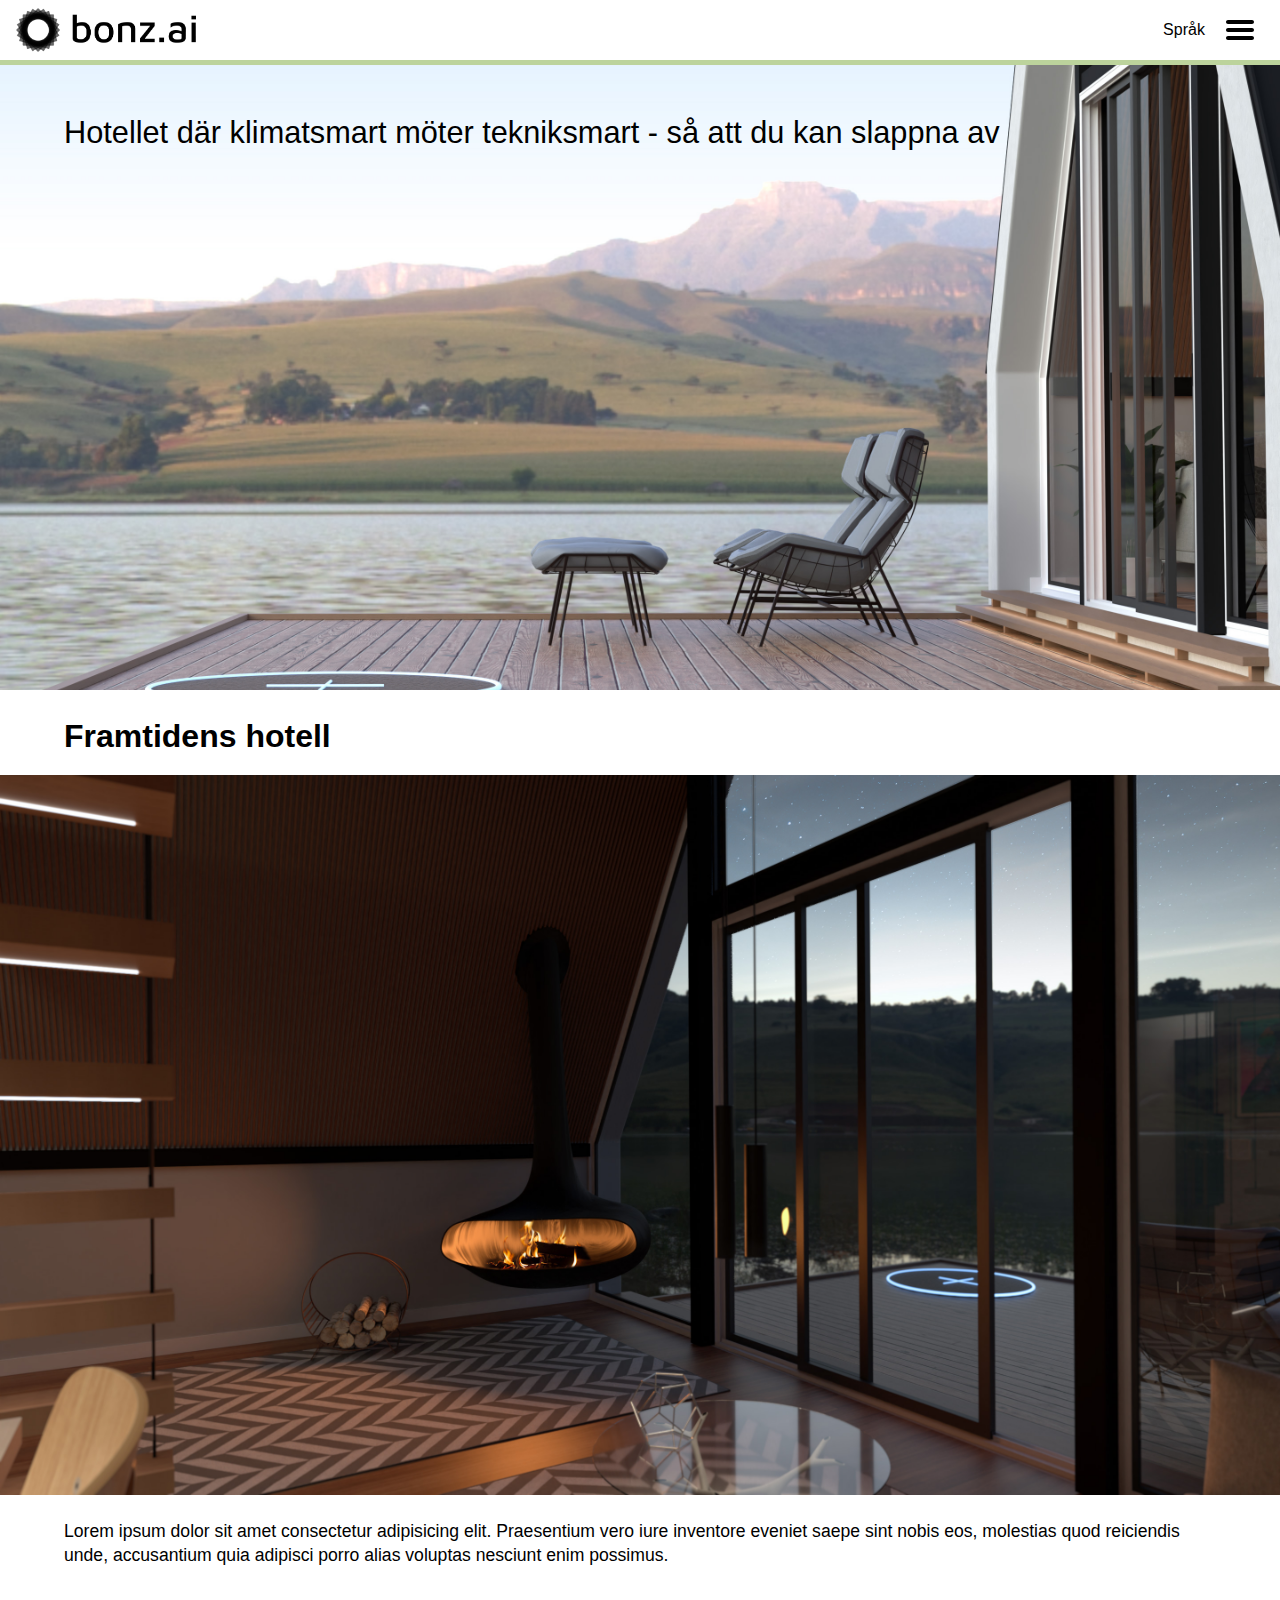
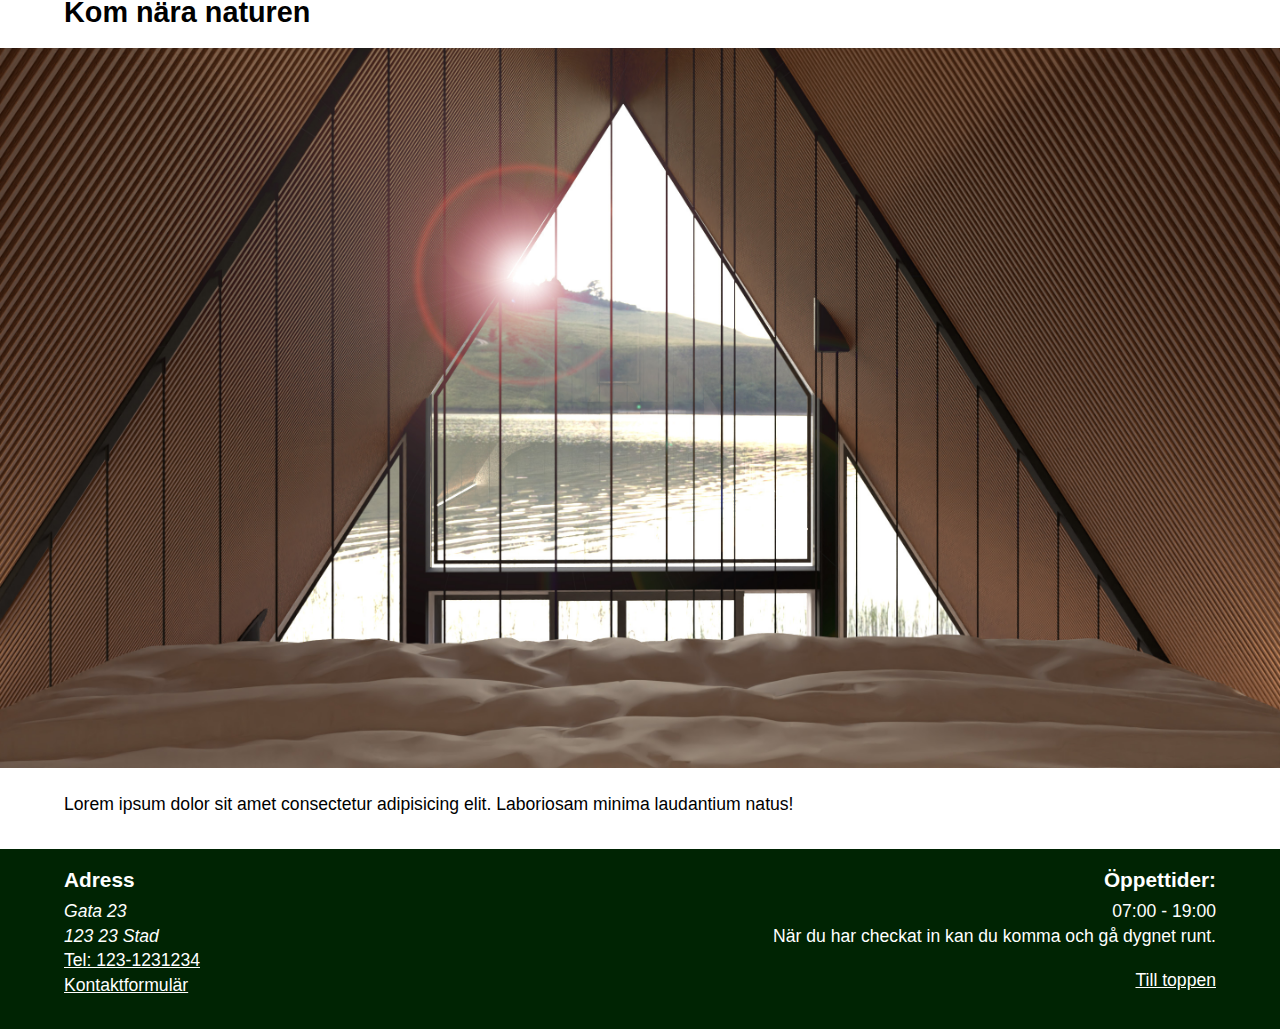
==== index.html @ e4edfcb5 "style about desktop view" ====
<!DOCTYPE html>
<html lang="sv">
  <head>
    <meta charset="UTF-8" />
    <meta name="viewport" content="width=device-width, initial-scale=1.0" />
    <title>Bonz.ai</title>
    <meta name="author" content="Oskar Blomberg" />
    <meta
      name="description"
      content="Bonz.ai är hotellet där klimatsmart möter tekniksmart för att du ska kunna slappna av på riktigt. Vi erbjuder ett hållbart boende kombinerat med genomtänkta ai-lösningar för att göra din vistelse så smidig som möjligt."
    />
    <link rel="stylesheet" href="style.css" />
    <link
      rel="shortcut icon"
      href="images/logo/bonz.ai-logo-color-symbol-580-580.png"
      type="image/x-icon"
    />
    <script type="module" src="script.js"></script>
  </head>

  <body class="body">
    <header class="header">
      <figure class="figure header__logo">
        <a href="/">
          <!-- Höjd och bredd anges i html enligt best practice för bilder (mdn, w3schools) för att undvika cumulative layout shift -->
          <img
            class="img--mh"
            src="images/logo/bonz.ai-logo-black-landscape-1162x280.png"
            alt="bonz.ai logo"
            width="1164"
            height="280"
          />
        </a>
      </figure>
      <div class="lr-container">
        <!-- Button-element får inte innehålla nav, därav div -->
        <div class="header__button header__button--lang" tabindex="0">
          Språk
          <nav class="header__nav header__nav__lang">
            <ul class="header__nav__list">
              <li class="header__nav__list__item">
                <a class="header__nav__list__item__link" href="#">Svenska</a>
              </li>
              <li class="header__nav__list__item">
                <a class="header__nav__list__item__link" href="#">English</a>
              </li>
              <li class="header__nav__list__item">
                <a class="header__nav__list__item__link" href="#">Deutsch</a>
              </li>
            </ul>
          </nav>
        </div>

        <div class="header__button" tabindex="0">
          <img
            src="images/Hamburger_icon.svg"
            alt="menu"
            width="32"
            height="32"
          />
          <nav class="header__nav header__nav__menu">
            <ul class="header__nav__list">
              <li class="header__nav__list__item">
                <a class="header__nav__list__item__link" href="booking.html"
                  >Boka rum</a
                >
              </li>
              <li class="header__nav__list__item">
                <a class="header__nav__list__item__link" href="about.html"
                  >Om oss</a
                >
              </li>
              <li class="header__nav__list__item">
                <a
                  class="header__nav__list__item__link"
                  href="contact-form.html"
                  >Kontaktformulär</a
                >
              </li>
            </ul>
          </nav>
        </div>
      </div>
    </header>

    <main class="main landing">
      <figure class="hero">
        <img
          class="hero__img"
          src="images/photos-2880x1620/09-day.jpg"
          alt="Bergsvy med sjö i förgrunden"
          width="2880"
          height="1620"
        />
        <figcaption class="hero__caption--on-picture">
          Hotellet där klimatsmart <span class="nowrap">möter tekniksmart</span>
          <span class="nowrap">- så att du kan slappna av</span>
        </figcaption>
      </figure>

      <section class="main__section landing__intro-text">
        <h1 class="main__section__header">Framtidens hotell</h1>
        <figure class="landing__picture-carousel">
          <img
            class="img--mw landing__picture-carousel__img"
            src="images/photos-2880x1620/02-night.jpg"
            alt="cozy room with open fire"
            width="2280"
            height="1620"
          />
        </figure>
        <p class="main__section__text">
          Lorem ipsum dolor sit amet consectetur adipisicing elit. Praesentium
          vero iure inventore eveniet saepe sint nobis eos, molestias quod
          reiciendis unde, accusantium quia adipisci porro alias voluptas
          nesciunt enim possimus.
        </p>
      </section>

      <section class="main__section landing__surroundings">
        <h2 class="main__section__header">Kom nära naturen</h2>
        <figure class="landing__picture-carousel">
          <img
            class="img--mw"
            src="images/photos-2880x1620/03-day.jpg"
            alt="utsikt från rummet"
            width="2880"
            height="1620"
            loading="lazy"
          />
        </figure>
        <p class="main__section__text">
          Lorem ipsum dolor sit amet consectetur adipisicing elit. Laboriosam
          minima laudantium natus!
        </p>
      </section>
    </main>

    <footer class="footer">
      <section class="footer__contact">
        <h3>Adress</h3>
        <address>
          Gata 23
          <br />
          123 23 Stad
        </address>
        <a class="footer__link" href="tel:1231231234">Tel: 123-1231234</a>
        <a class="footer__link" href="/contact-form.html">Kontaktformulär</a>
      </section>
      <section class="footer__opening-hours">
        <h3>Öppettider:</h3>
        <time datetime="07:00">07:00</time> -
        <time datetime="19:00">19:00</time>
        <p>När du har checkat in kan du komma och gå dygnet runt.</p>
      </section>

      <a class="footer__link footer__link--to-top" href="#">Till toppen</a>
    </footer>
  </body>
</html>
---- style.css ----
*,
*::before,
*::after {
  box-sizing: border-box;
  margin: 0;
  padding: 0;
}

.nowrap {
  white-space: nowrap;
}

.offscreen {
  /* Rekommenderad metod för sånt som bara ska läsas av skärmläsare enligt https://www.accessibility-developer-guide.com/ med flera */
  position: absolute;
  left: -10000px;
}

.checkbox {
  /* Höjd och bredd inte 48px då även texten är klickbar tack vare label */
  display: block;
  height: 32px;
  width: 32px;
  margin-bottom: 0.5em;
}

.lr-container {
  display: flex;
  align-items: center;
  justify-content: space-around;
}

/* GENERAL */

html {
  scroll-behavior: smooth;
}

img {
  display: block;
}

.img--mw {
  max-width: 100%;
  height: auto;
}

.img--mh {
  width: auto;
  max-height: 100%;
}

.body {
  font-family: Arial, Helvetica, sans-serif;
  font-size: 1.1rem;
  line-height: 1.4;
  min-height: 100vh;
  width: 100%;
  display: grid;
  /* TODO: ställ in detta när footer-innehållet är klart */
  grid-template-rows: 60px 1fr auto;
}

a:hover {
  cursor: pointer;
}

/* TEXT */

h1 {
  font-size: 2rem;
  margin-bottom: 0.3rem;
}

h2 {
  font-size: 1.8rem;
  margin-bottom: 0.3rem;
}

h3 {
  font-size: 1.3rem;
  margin-bottom: 0.3rem;
}

/* BUTTON, INPUT, TEXTAREA, SELECT */

input {
  font: inherit;
  font-size: 1rem;
  border-radius: 5px;
  padding: 0.1rem 0.5rem;
}

.button {
  background: radial-gradient(var(--LIGTH-BLUE), var(--DARK-BLUE));
  color: white;
  font: inherit;
  text-shadow: 1px 1px var(--DARK-BLUE);
  font-weight: bold;
  height: 48px;
  min-width: 8rem;
  max-width: 12rem;
  padding: 0 0.8rem;
  border: none;
  border-radius: 5px;
}

/* VARIABLES */

:root {
  --DARK-GREEN: #002403;
  --DARK-BLUE: #14264d;
  --LIGHT-GREEN: #bcd39c;
  --LIGTH-BLUE: #0c8ce9;
  --LOGO-TURQUOISE: #55eabe;
}

/* HEADER */

.header {
  padding: 8px 1rem;
  position: sticky;
  top: 0;
  z-index: 1;
  height: 60px;
  background: white;
  outline: 5px solid var(--LIGHT-GREEN);
  display: flex;
  align-items: center;
  justify-content: space-between;
}

.header__logo {
  height: 100%;
}

.header__button {
  width: 48px;
  height: 48px;
  margin-left: 0.5rem;
  display: grid;
  place-items: center;
}

.header__button--lang {
  font-size: 1rem;
}

.header__nav {
  width: 15rem;
  background-color: white;
  display: none;
  position: absolute;
  top: 54px;
  transform-origin: top right;
  animation: showMenu 0.35s ease-out forwards;
}

:is(.header__button:hover, .header__button:focus-within) .header__nav {
  display: block;
}

.header__nav__lang {
  right: 56px;
}

.header__nav__menu {
  right: 0;
}

.header__nav__list {
  list-style: none;
  display: flex;
  flex-flow: column nowrap;
}

.header__nav__list__item {
  border: 1px solid var(--LIGHT-GREEN);
  border-top: unset;
  width: 100%;
}

.header__nav__list__item:first-of-type {
  border-radius: 5px 0 0 0;
}

.header__nav__list__item:last-of-type {
  border-radius: 0 0 5px 5px;
}

.header__nav__list__item__link {
  color: var(--DARK-GREEN);
  font-size: 1.5rem;
  text-decoration: none;
  display: block;
  text-align: center;
  margin: auto;
  padding: 0.5rem;
  width: 80%;
  height: 100%;
}

:is(.header__nav__list__item:hover, .header__nav__list__item:focus-within)
  .header__nav__list__item__link {
  width: 100%;
  font-size: 1.7rem;
  font-weight: bold;
}

/* MAIN */

.main__section {
  width: 100%;
}

.main__section__header,
.main__section__text {
  /* Procent på bredden för att inte få overflow om användaren ställer in större textstorlek i webbläsarens inställningar. Funkar tyvärr inte med "very large" */
  margin: 1.5rem 5% 1rem;
}

/* LANDING */

.hero {
  max-width: 100%;
  height: 70vh;
}

.hero__img {
  height: 100%;
  width: 100%;
  object-fit: cover;
  object-position: 55% 80%;
}

.hero__caption--on-picture {
  position: absolute;
  top: 12%;
  left: 5%;
  margin-right: 10%;
  font-size: clamp(1.5rem, 2.4vw, 2rem);
  line-height: 1.6;
}

.landing__picture-carousel {
  width: 100%;
}

@media screen and (min-width: 577px) {
}

/* CONTACT */

.contact {
  display: flex;
  flex-direction: column;
  justify-content: space-evenly;
  align-items: center;
}

.contact__form {
  padding: 1rem 5%;
  display: grid;
  grid-template-columns: 1fr 1fr;
  gap: 0.1rem;
}

.contact__form__label {
  display: block;
  margin: 0.4rem 0 0;
  grid-column: 1 / 2;
  grid-row: span 1;
}

.contact__form__input {
  width: 100%;
  padding: 0 0.3rem;
  line-height: 1.6rem;
  grid-column: span 2;
}

.contact__form__buttons {
  margin-top: 1rem;
  display: flex;
  justify-content: center;
  gap: 1rem;
}

/* BOOKING */

.booking__section {
  margin: 1.5rem 5% 1rem;
}

.booking-form {
  display: grid;
  grid-template-columns: 1fr 1fr;
  grid-auto-rows: auto;
  gap: 1rem;
}

.booking-form__container {
  grid-column: span 2;
  display: grid;
  gap: 0.5rem;
}

.booking-form__container--beds {
  display: unset;
}

.booking-form__container__input {
  max-width: 335px;
}

.booking-form__container__input--beds {
  margin-left: 0.5rem;
}

.booking-form__container--beds__clarification {
  margin-top: 1rem;
}

.booking__container--include-booked {
  grid-column: span 2;
  display: flex;
  align-items: center;
  gap: 0.8rem;
}

/* ROOMS */

.rooms {
  margin: 1rem 5%;
}

.rooms__heading {
  margin: 0.5rem;
}

.room {
  padding: 1rem;
  border-radius: 5px;
  box-shadow: -1px 1px 4px grey;
  display: grid;
  grid-template-columns: 2fr 1fr;
  grid-template-rows: repeat(auto);
  grid-template-areas:
    "pic pic"
    "inf inf"
    "btn btn"
    "usp usp"
    "esp esp";
  gap: 1rem 0.4rem;
}

.room__figure {
  grid-area: pic;
}

.room__text {
  grid-area: inf;
}

.room__amenities {
  grid-area: usp;
  display: grid;
  grid-template-columns: 1fr 1fr;
  grid-auto-columns: auto;
  list-style-position: inside;
}

.room__amenities--more {
  grid-area: esp;
  list-style-position: inside;
}

.room__booking-button {
  grid-area: btn;
}

.room__amenities__header {
  list-style-type: none;
  font-weight: bold;
}

/* Css för kalendrar som kan stoppas in slutet av rumsartiklarna för att visa lediga datum */
/* .room__calendar {
  max-width: 90%;
  background-color: black;
  border: 1px solid black;
  border-radius: 5px;
  display: table;
  table-layout: fixed;
  overflow: hidden;
}

.room__calendar__heading {
  width: 100%;
  background-color: white;
  text-align: center;
}

.room__calendar__week {
  background-color: black;
  display: grid;
  grid-template-columns: repeat(7, 1fr);
  gap: 1px;
}

.room__calendar__week__day {
  background-color: var(--LIGHT-GREEN);
  display: grid;
  place-content: center;
}

.room__calendar__dates {
  background-color: black;
  display: grid;
  grid-auto-flow: row;
  gap: 1px;
}

.room__calendar__dates__rows {
  background-color: black;
  display: grid;
  grid-template-columns: repeat(7, 1fr);
  gap: 1px;
}

.room__calendar__dates__rows__date {
  padding: 0.2rem;
  background-color: white;
  display: grid;
  place-content: center;
} */

/* FOOTER */

.footer {
  min-height: 9rem;
  margin-top: 1rem;
  padding: 1rem 5% 2rem;
  color: white;
  background-color: var(--DARK-GREEN);
  width: 100%;

  display: grid;
  gap: 1rem 3rem;
  grid-template-areas:
    "cont time"
    "cont link";
}

.footer__contact {
  grid-area: cont;
}

.footer__opening-hours {
  grid-area: time;
  text-align: right;
  text-wrap: balance;
}

.footer__link {
  color: white;
  display: block;
}

.footer__link--to-top {
  grid-area: link;
  text-align: right;
}

/* ANIMATION */

@keyframes showMenu {
  0% {
    transform: scale(0);
  }

  80% {
    transform: scale(105%, 120%);
  }

  100% {
    transform: scale(100%);
  }
}

/* MEDIA QUERIES */

@media (prefers-reduced-motion) {
  html {
    scroll-behavior: auto;
  }
}

@media screen and (min-width: 577px) {
  /* CONTACT */
  .contact__form {
    width: 90%;
    max-width: 1000px;
    gap: 0.5rem 1rem;
    grid-template-columns: repeat(4, auto);
    grid-template-areas:
      "header . . ."
      "namela . mailla ."
      "namein namein mailin mailin"
      "telela . . ."
      "telein . . ."
      "messla . . ."
      "messin messin messin messin "
      "btns btns btns btns";
  }

  .contact__form__header {
    grid-area: header;
  }

  .contact__form__input--name {
    grid-area: namein;
  }

  .contact__form__input--email {
    grid-area: mailin;
  }

  .contact__form__input--tel {
    grid-area: telein;
  }

  .contact__form__input--message {
    grid-area: messin;
  }

  .contact__form__label--name {
    grid-area: namela;
  }

  .contact__form__label--email {
    grid-area: mailla;
  }

  .contact__form__label--tel {
    grid-area: telela;
  }

  .contact__form__label--message {
    grid-area: messla;
  }

  .contact__form__buttons {
    grid-area: btns;
  }
}
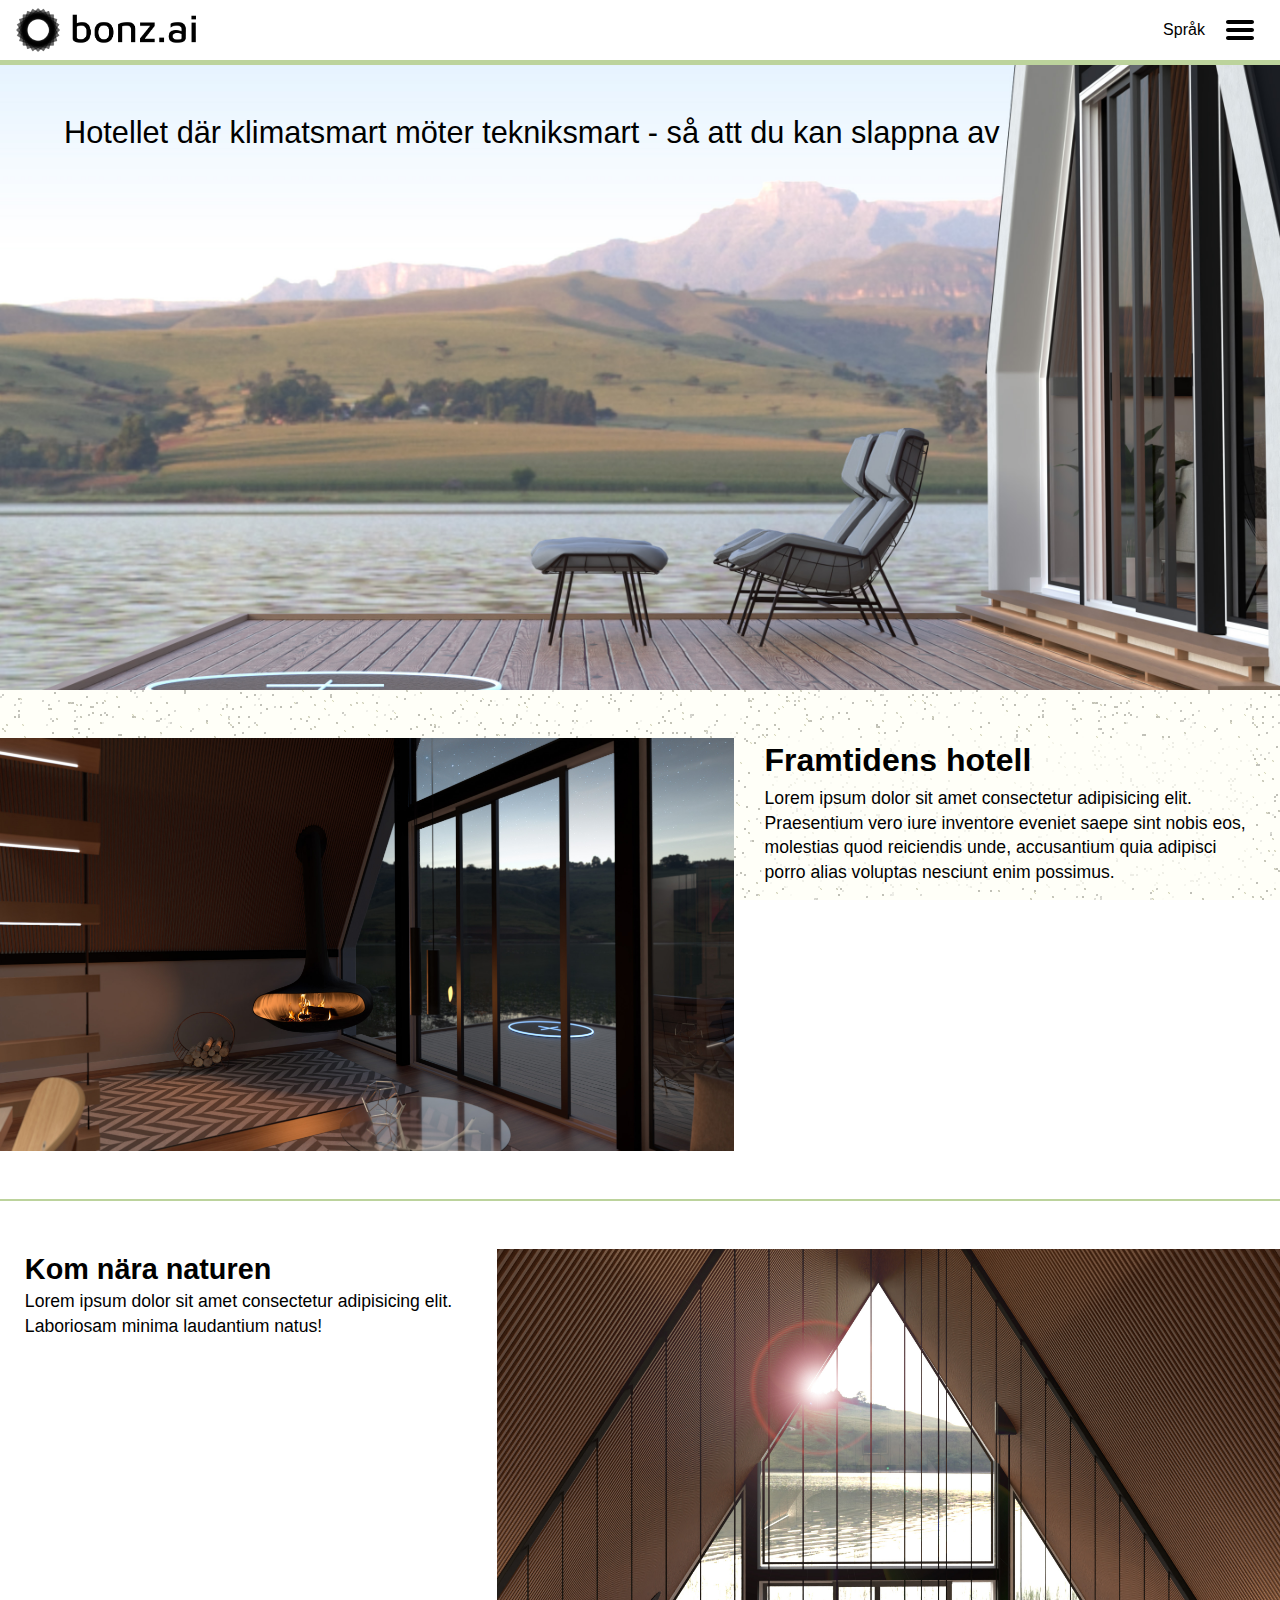
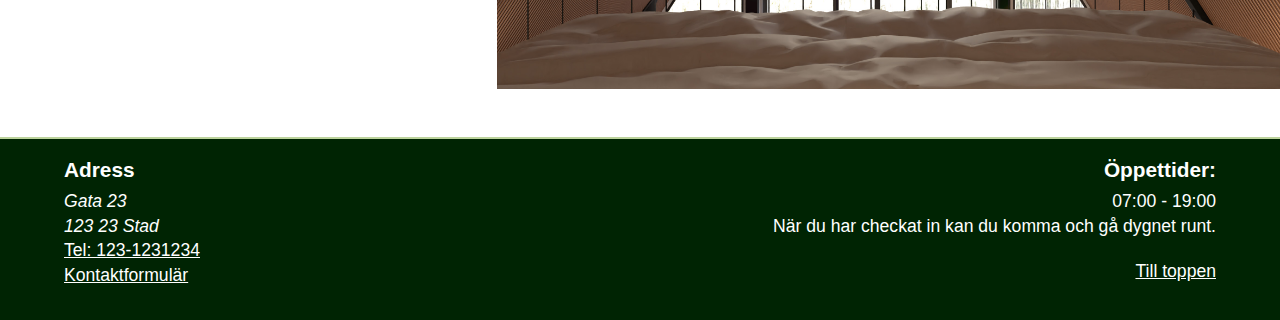
==== commit fdf94f14: "add backgrounds for desktop view" ====
--- a/index.html
+++ b/index.html
@@ -98,11 +98,11 @@
         </figcaption>
       </figure>
 
-      <section class="main__section landing__intro-text">
+      <section class="main__section main__section--pic-left">
         <h1 class="main__section__header">Framtidens hotell</h1>
-        <figure class="landing__picture-carousel">
+        <figure class="main__picture-container">
           <img
-            class="img--mw landing__picture-carousel__img"
+            class="img--mw main__picture-container__img"
             src="images/photos-2880x1620/02-night.jpg"
             alt="cozy room with open fire"
             width="2280"
@@ -117,11 +117,11 @@
         </p>
       </section>
 
-      <section class="main__section landing__surroundings">
+      <section class="main__section main__section--pic-right">
         <h2 class="main__section__header">Kom nära naturen</h2>
-        <figure class="landing__picture-carousel">
+        <figure class="main__picture-container">
           <img
-            class="img--mw"
+            class="img--mw main__picture-container__img"
             src="images/photos-2880x1620/03-day.jpg"
             alt="utsikt från rummet"
             width="2880"
--- a/style.css
+++ b/style.css
@@ -113,6 +113,8 @@
   --LIGHT-GREEN: #bcd39c;
   --LIGTH-BLUE: #0c8ce9;
   --LOGO-TURQUOISE: #55eabe;
+  --WARM-WHITE: #fffff8;
+  --WARM-WHITE-TRANS: #fffff8b7;
 }
 
 /* HEADER */
@@ -211,12 +213,24 @@
 
 .main__section {
   width: 100%;
+  padding-top: 0.5rem;
+  padding-bottom: 0.5rem;
+  border-bottom: 2px solid var(--LIGHT-GREEN);
 }
 
 .main__section__header,
 .main__section__text {
   /* Procent på bredden för att inte få overflow om användaren ställer in större textstorlek i webbläsarens inställningar. Funkar tyvärr inte med "very large" */
   margin: 1.5rem 5% 1rem;
+}
+
+.main__section--pic-left {
+  background: fixed repeat-y url(images/speckeled-pattern_576x819.png);
+}
+
+.main__section--pic-left :is(.main__section__header, .main__section__text) {
+  background-color: var(--WARM-WHITE-TRANS);
+  padding: 0 0.2rem 0.2rem;
 }
 
 /* LANDING */
@@ -242,11 +256,8 @@
   line-height: 1.6;
 }
 
-.landing__picture-carousel {
-  width: 100%;
-}
-
-@media screen and (min-width: 577px) {
+.main__picture-container {
+  width: 100%;
 }
 
 /* CONTACT */
@@ -439,7 +450,6 @@
 
 .footer {
   min-height: 9rem;
-  margin-top: 1rem;
   padding: 1rem 5% 2rem;
   color: white;
   background-color: var(--DARK-GREEN);
@@ -497,6 +507,46 @@
 }
 
 @media screen and (min-width: 577px) {
+  /* LANDING AND ABOUT */
+
+  .main__picture-container {
+    grid-area: pic;
+  }
+
+  .main__section {
+    padding-top: 3rem;
+    padding-bottom: 3rem;
+  }
+
+  .main__section__header {
+    grid-area: hea;
+    margin: 0 5%;
+  }
+
+  .main__section__text {
+    grid-area: tex;
+    margin-top: 0;
+  }
+
+  .main__section--pic-left {
+    background: fixed repeat-y url(images/speckeled-pattern_1920x1080.png);
+    display: grid;
+
+    grid-template-areas:
+      "pic pic hea"
+      "pic pic tex"
+      "pic pic .";
+  }
+
+  .main__section--pic-right {
+    display: grid;
+
+    grid-template-areas:
+      "hea pic pic"
+      "tex pic pic"
+      ". pic pic";
+  }
+
   /* CONTACT */
   .contact__form {
     width: 90%;
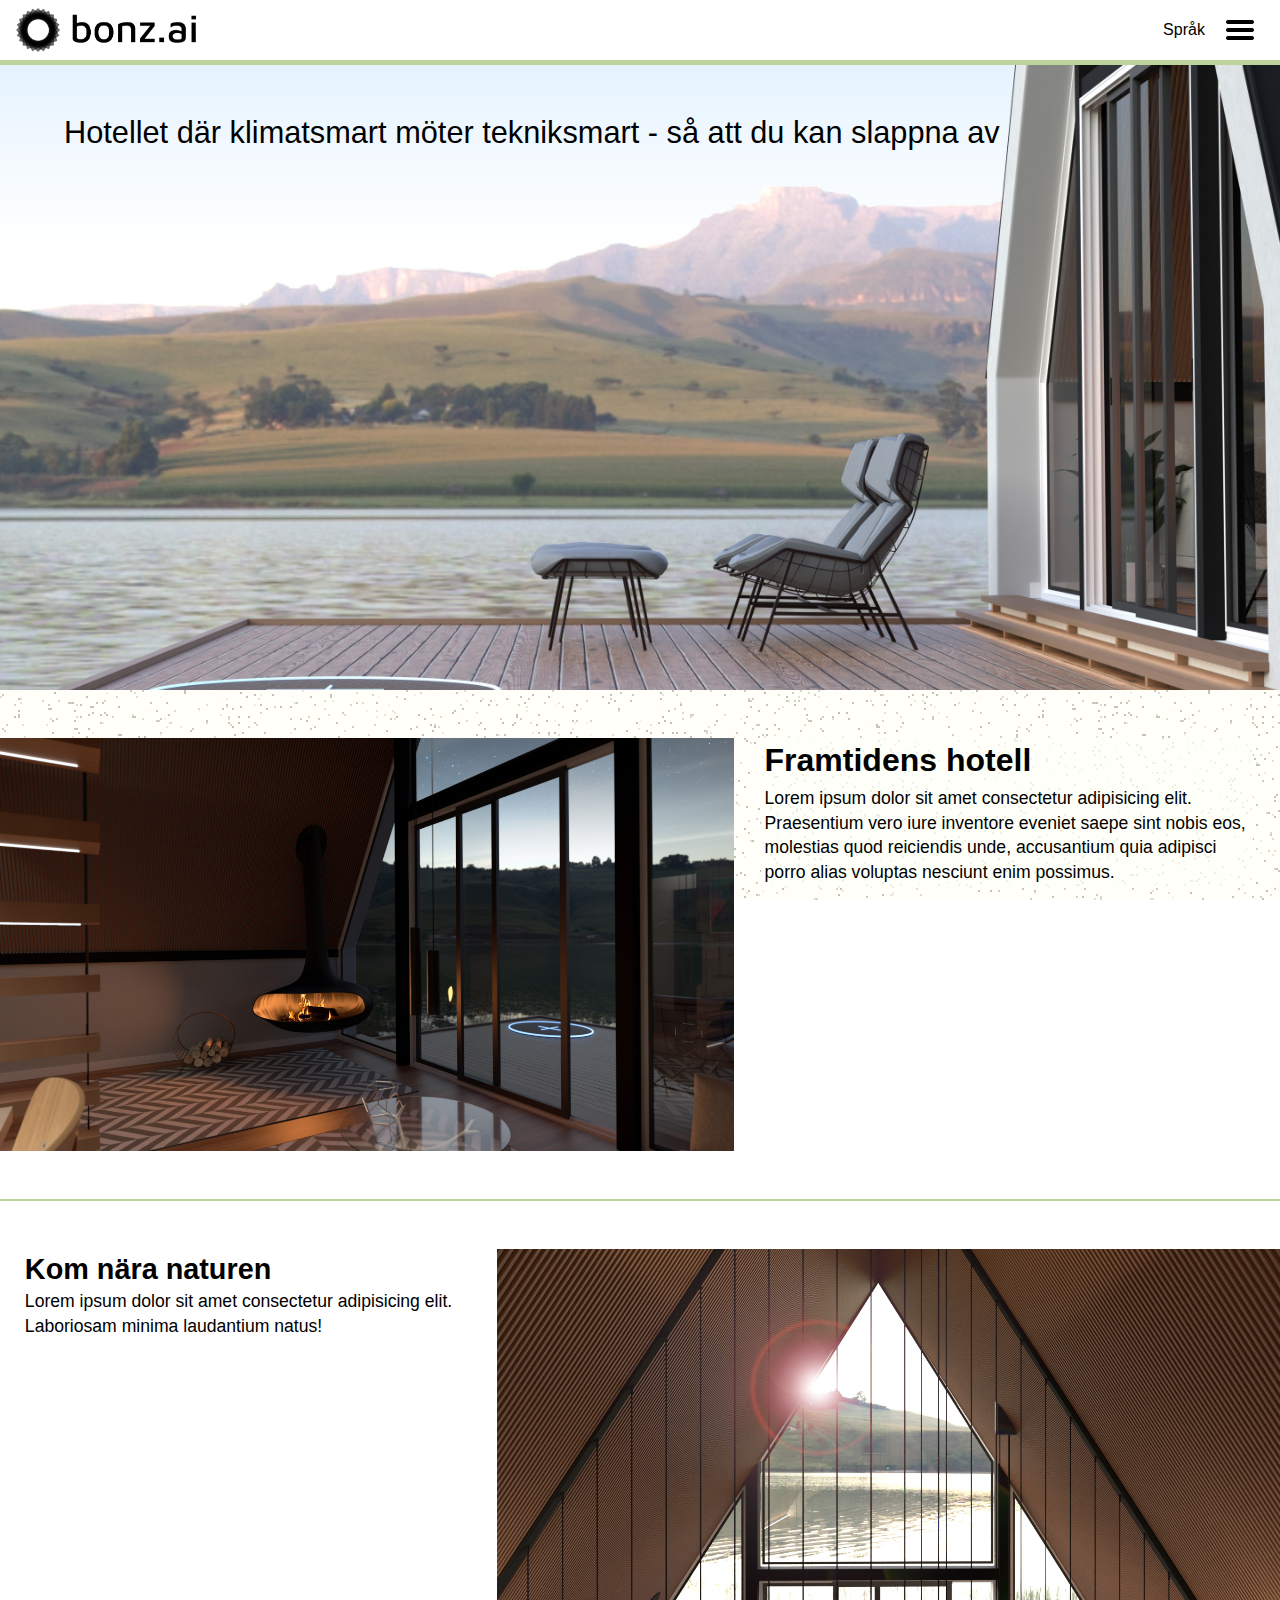
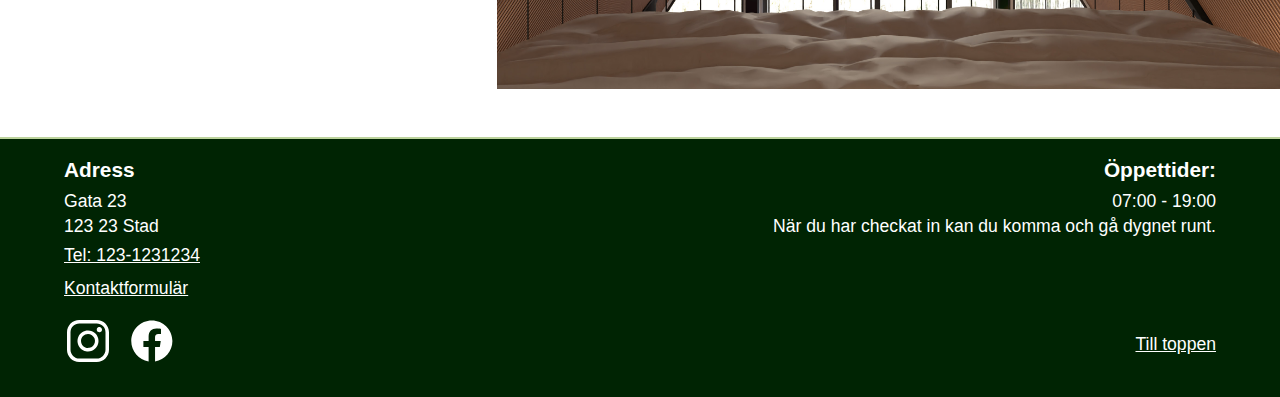
==== commit b6a991bc: "add icons and smaller backgrounds" ====
--- a/index.html
+++ b/index.html
@@ -53,7 +53,7 @@
 
         <div class="header__button" tabindex="0">
           <img
-            src="images/Hamburger_icon.svg"
+            src="images/Hamburger_icon_32x32.svg"
             alt="menu"
             width="32"
             height="32"
@@ -139,13 +139,29 @@
     <footer class="footer">
       <section class="footer__contact">
         <h3>Adress</h3>
-        <address>
+        <address class="address">
           Gata 23
           <br />
           123 23 Stad
         </address>
         <a class="footer__link" href="tel:1231231234">Tel: 123-1231234</a>
         <a class="footer__link" href="/contact-form.html">Kontaktformulär</a>
+        <div class="footer__social">
+          <a href="#"
+            ><img
+              src="images/logo-instagram_white_48x48.svg"
+              alt="Instaram logotyp"
+              width="48"
+              height="48"
+          /></a>
+          <a href="#"
+            ><img
+              src="images/logo-facebook_white_48x48.svg"
+              alt="Facebook logotyp"
+              width="48"
+              height="48"
+          /></a>
+        </div>
       </section>
       <section class="footer__opening-hours">
         <h3>Öppettider:</h3>
--- a/style.css
+++ b/style.css
@@ -225,7 +225,7 @@
 }
 
 .main__section--pic-left {
-  background: fixed repeat-y url(images/speckeled-pattern_576x819.png);
+  background: fixed repeat-y url(images/speckeled_576x576.jpg);
 }
 
 .main__section--pic-left :is(.main__section__header, .main__section__text) {
@@ -244,7 +244,7 @@
   height: 100%;
   width: 100%;
   object-fit: cover;
-  object-position: 55% 80%;
+  object-position: 55% 75%;
 }
 
 .hero__caption--on-picture {
@@ -347,6 +347,14 @@
 
 .rooms__heading {
   margin: 0.5rem;
+}
+
+.general_amenities {
+  margin: 0.5rem 0 1rem;
+  display: grid;
+  grid-template-columns: 1fr 1fr;
+  grid-auto-columns: auto;
+  list-style-position: inside;
 }
 
 .room {
@@ -449,7 +457,7 @@
 /* FOOTER */
 
 .footer {
-  min-height: 9rem;
+  min-height: calc(10rem + 48px);
   padding: 1rem 5% 2rem;
   color: white;
   background-color: var(--DARK-GREEN);
@@ -466,6 +474,17 @@
   grid-area: cont;
 }
 
+.address {
+  font-style: normal;
+  margin-bottom: 0.3rem;
+}
+
+.footer__social {
+  margin-top: 1rem;
+  display: flex;
+  gap: 1rem;
+}
+
 .footer__opening-hours {
   grid-area: time;
   text-align: right;
@@ -475,11 +494,13 @@
 .footer__link {
   color: white;
   display: block;
+  margin-bottom: 0.5rem;
 }
 
 .footer__link--to-top {
   grid-area: link;
-  text-align: right;
+  margin-top: auto;
+  text-align: end;
 }
 
 /* ANIMATION */
@@ -529,7 +550,6 @@
   }
 
   .main__section--pic-left {
-    background: fixed repeat-y url(images/speckeled-pattern_1920x1080.png);
     display: grid;
 
     grid-template-areas:
@@ -604,3 +624,9 @@
     grid-area: btns;
   }
 }
+
+@media only screen and (min-device-width: 577px) {
+  .main__section--pic-left {
+    background: fixed repeat url(images/speckeled_1920x1080.jpg);
+  }
+}
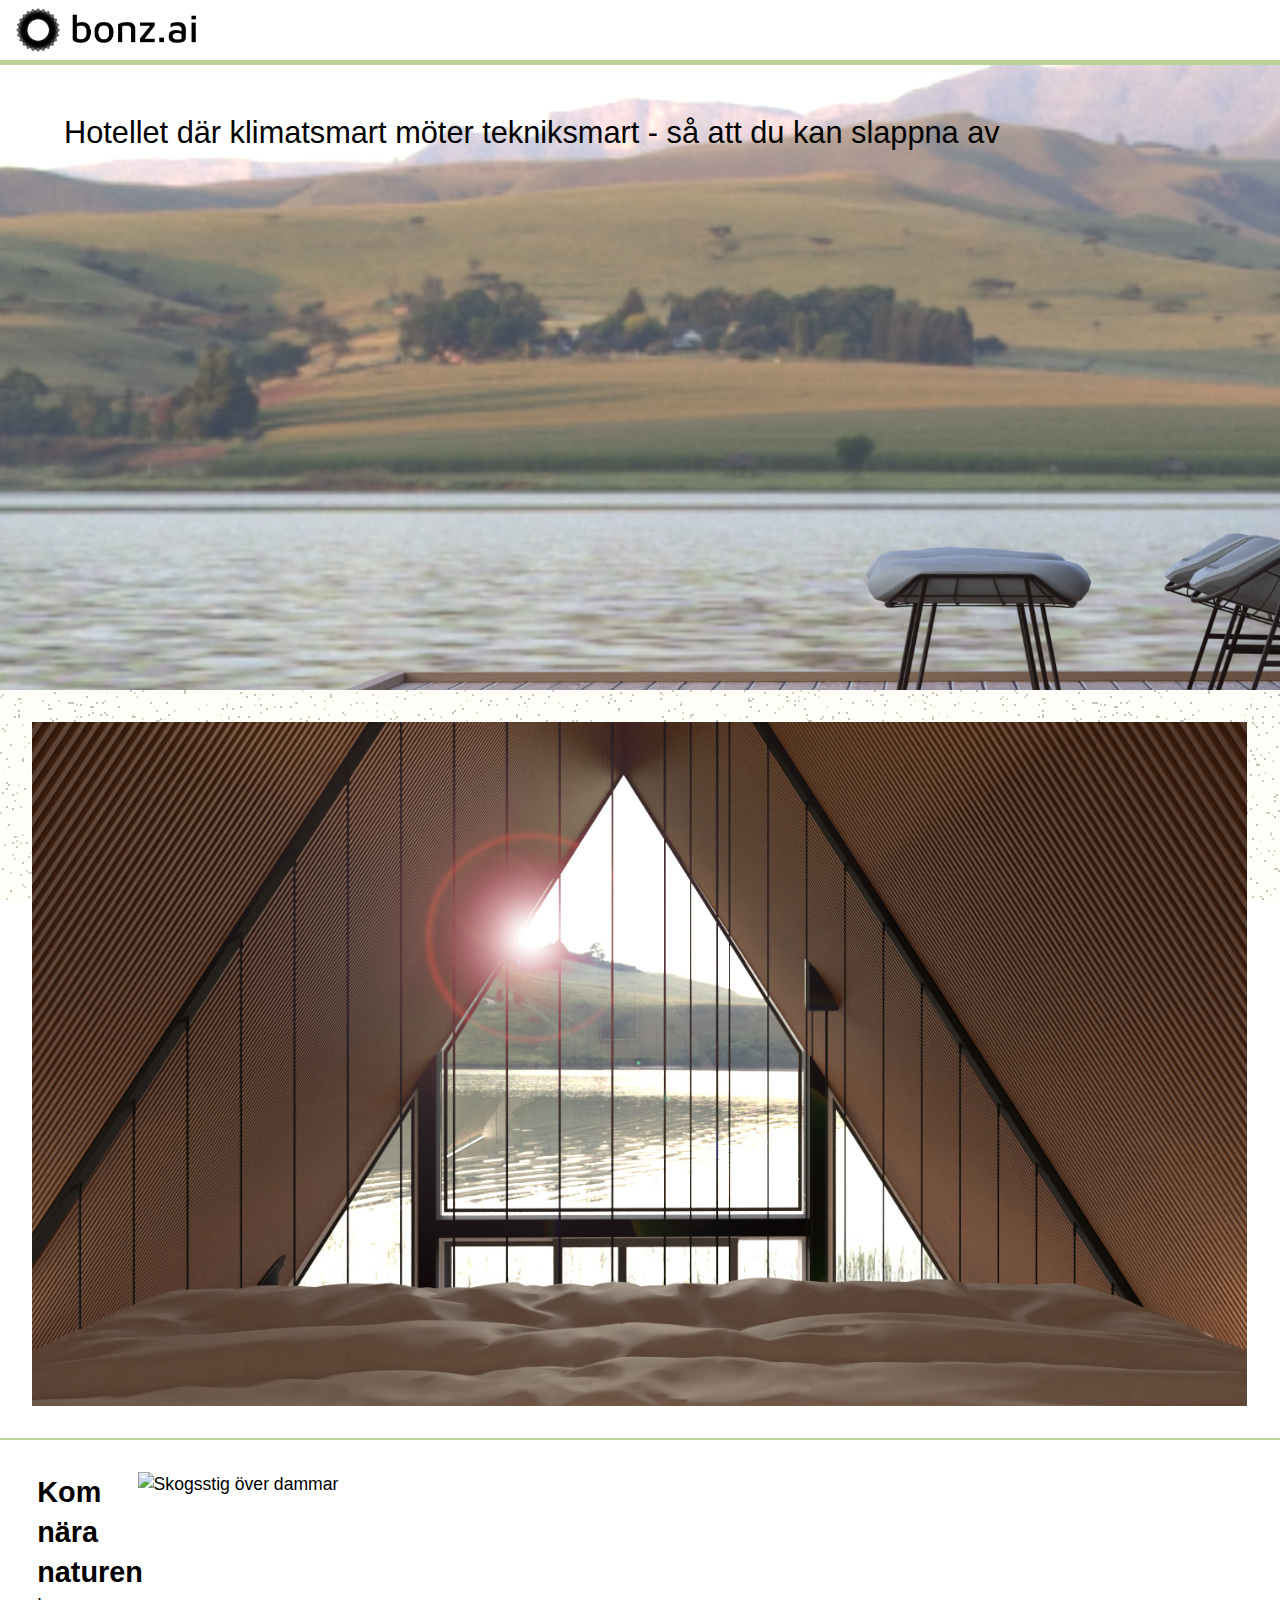
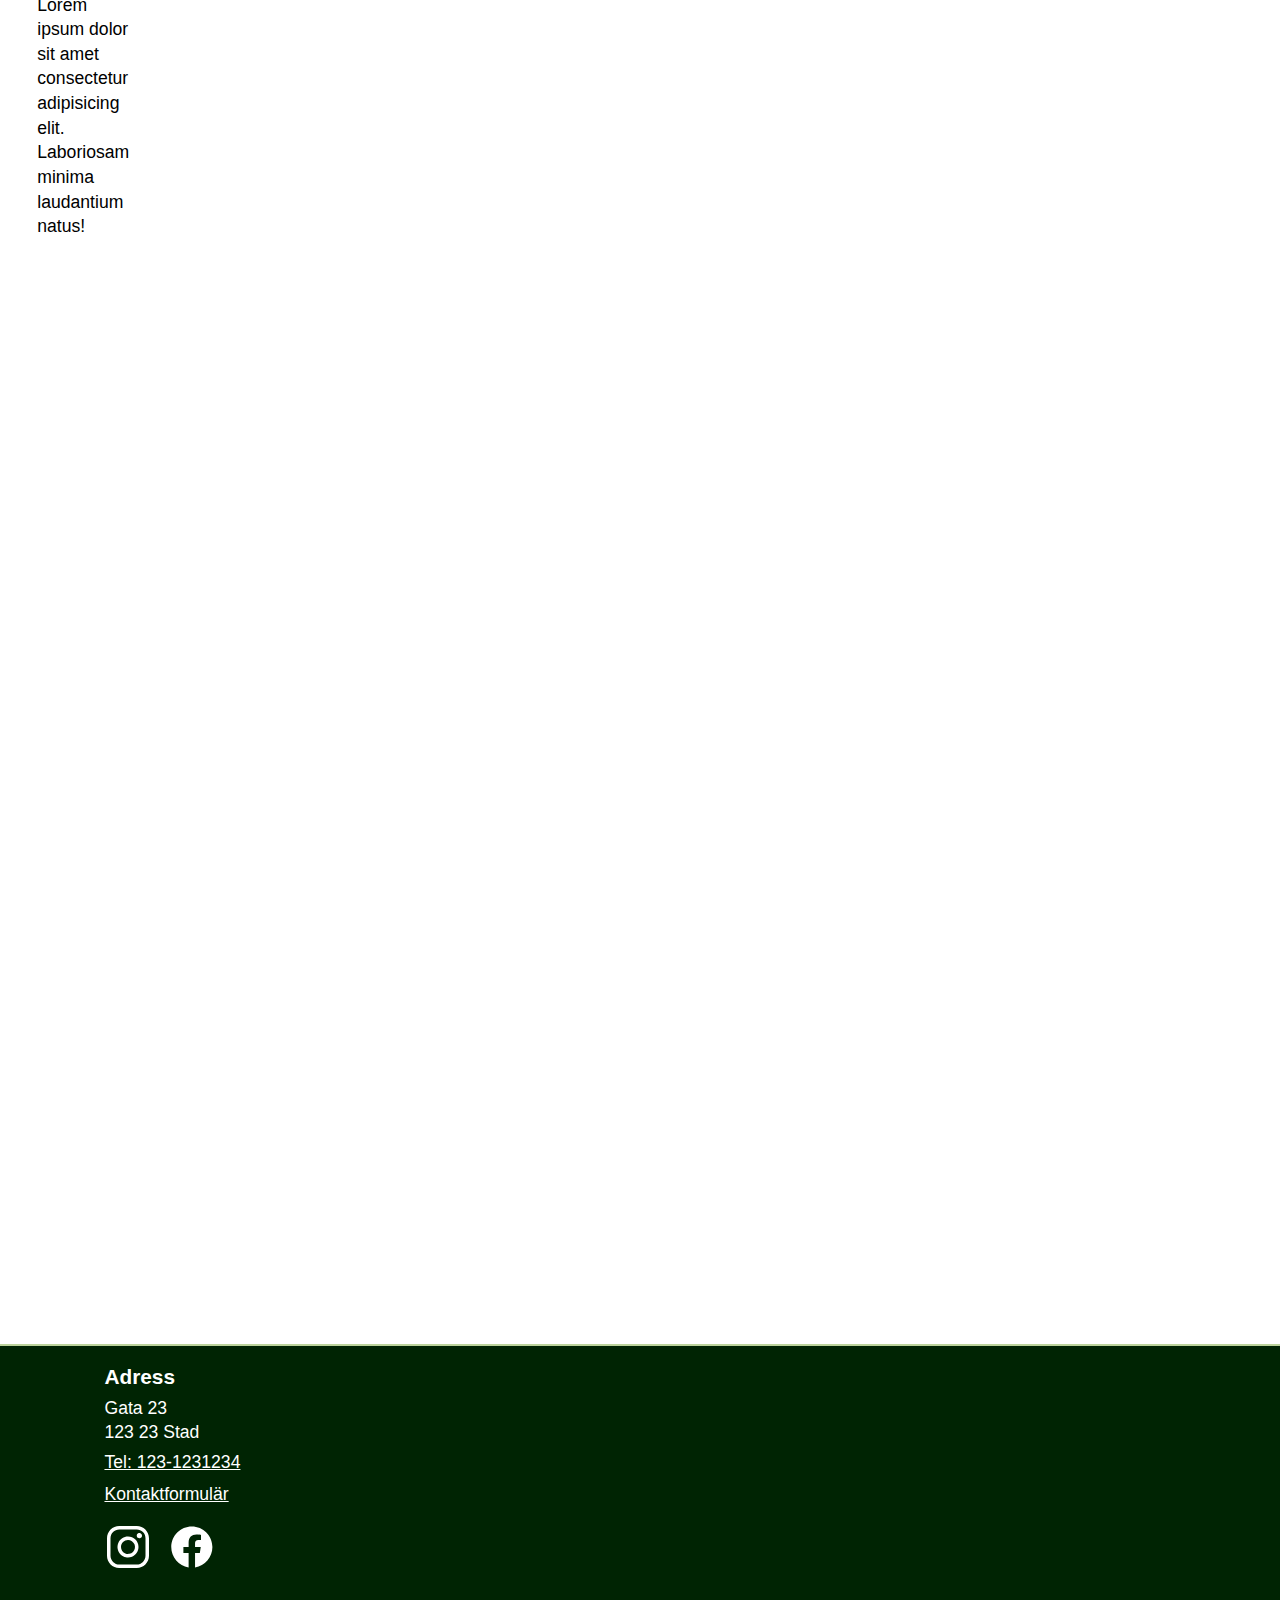
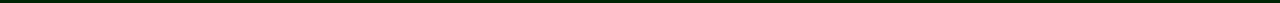
==== commit 02810644: "add pictures" ====
--- a/index.html
+++ b/index.html
@@ -103,8 +103,8 @@
         <figure class="main__picture-container">
           <img
             class="img--mw main__picture-container__img"
-            src="images/photos-2880x1620/02-night.jpg"
-            alt="cozy room with open fire"
+            src="images/photos-2880x1620/03-day.jpg"
+            alt="utsikt från rummet"
             width="2280"
             height="1620"
           />
@@ -122,10 +122,10 @@
         <figure class="main__picture-container">
           <img
             class="img--mw main__picture-container__img"
-            src="images/photos-2880x1620/03-day.jpg"
-            alt="utsikt från rummet"
-            width="2880"
-            height="1620"
+            src="images/saiho-ji_2_1920x1440.jpg"
+            alt="Skogsstig över dammar"
+            width="1920"
+            height="1440"
             loading="lazy"
           />
         </figure>
--- a/style.css
+++ b/style.css
@@ -260,6 +260,13 @@
   width: 100%;
 }
 
+/* ABOUT */
+
+.caption-header-about {
+  padding: 0.2rem 0.5rem;
+  background-color: var(--WARM-WHITE-TRANS);
+}
+
 /* CONTACT */
 
 .contact {
@@ -359,6 +366,7 @@
 
 .room {
   padding: 1rem;
+  margin-bottom: 1rem;
   border-radius: 5px;
   box-shadow: -1px 1px 4px grey;
   display: grid;
@@ -535,8 +543,9 @@
   }
 
   .main__section {
-    padding-top: 3rem;
-    padding-bottom: 3rem;
+    padding: 2rem;
+    /* padding-top: 3rem;
+    padding-bottom: 3rem; */
   }
 
   .main__section__header {
@@ -551,20 +560,21 @@
 
   .main__section--pic-left {
     display: grid;
+    grid-template-columns: 3fr 2fr;
 
     grid-template-areas:
-      "pic pic hea"
-      "pic pic tex"
-      "pic pic .";
+      "pic hea"
+      "pic tex"
+      "pic .";
   }
 
   .main__section--pic-right {
     display: grid;
 
     grid-template-areas:
-      "hea pic pic"
-      "tex pic pic"
-      ". pic pic";
+      "hea pic"
+      "tex pic"
+      ". pic";
   }
 
   /* CONTACT */
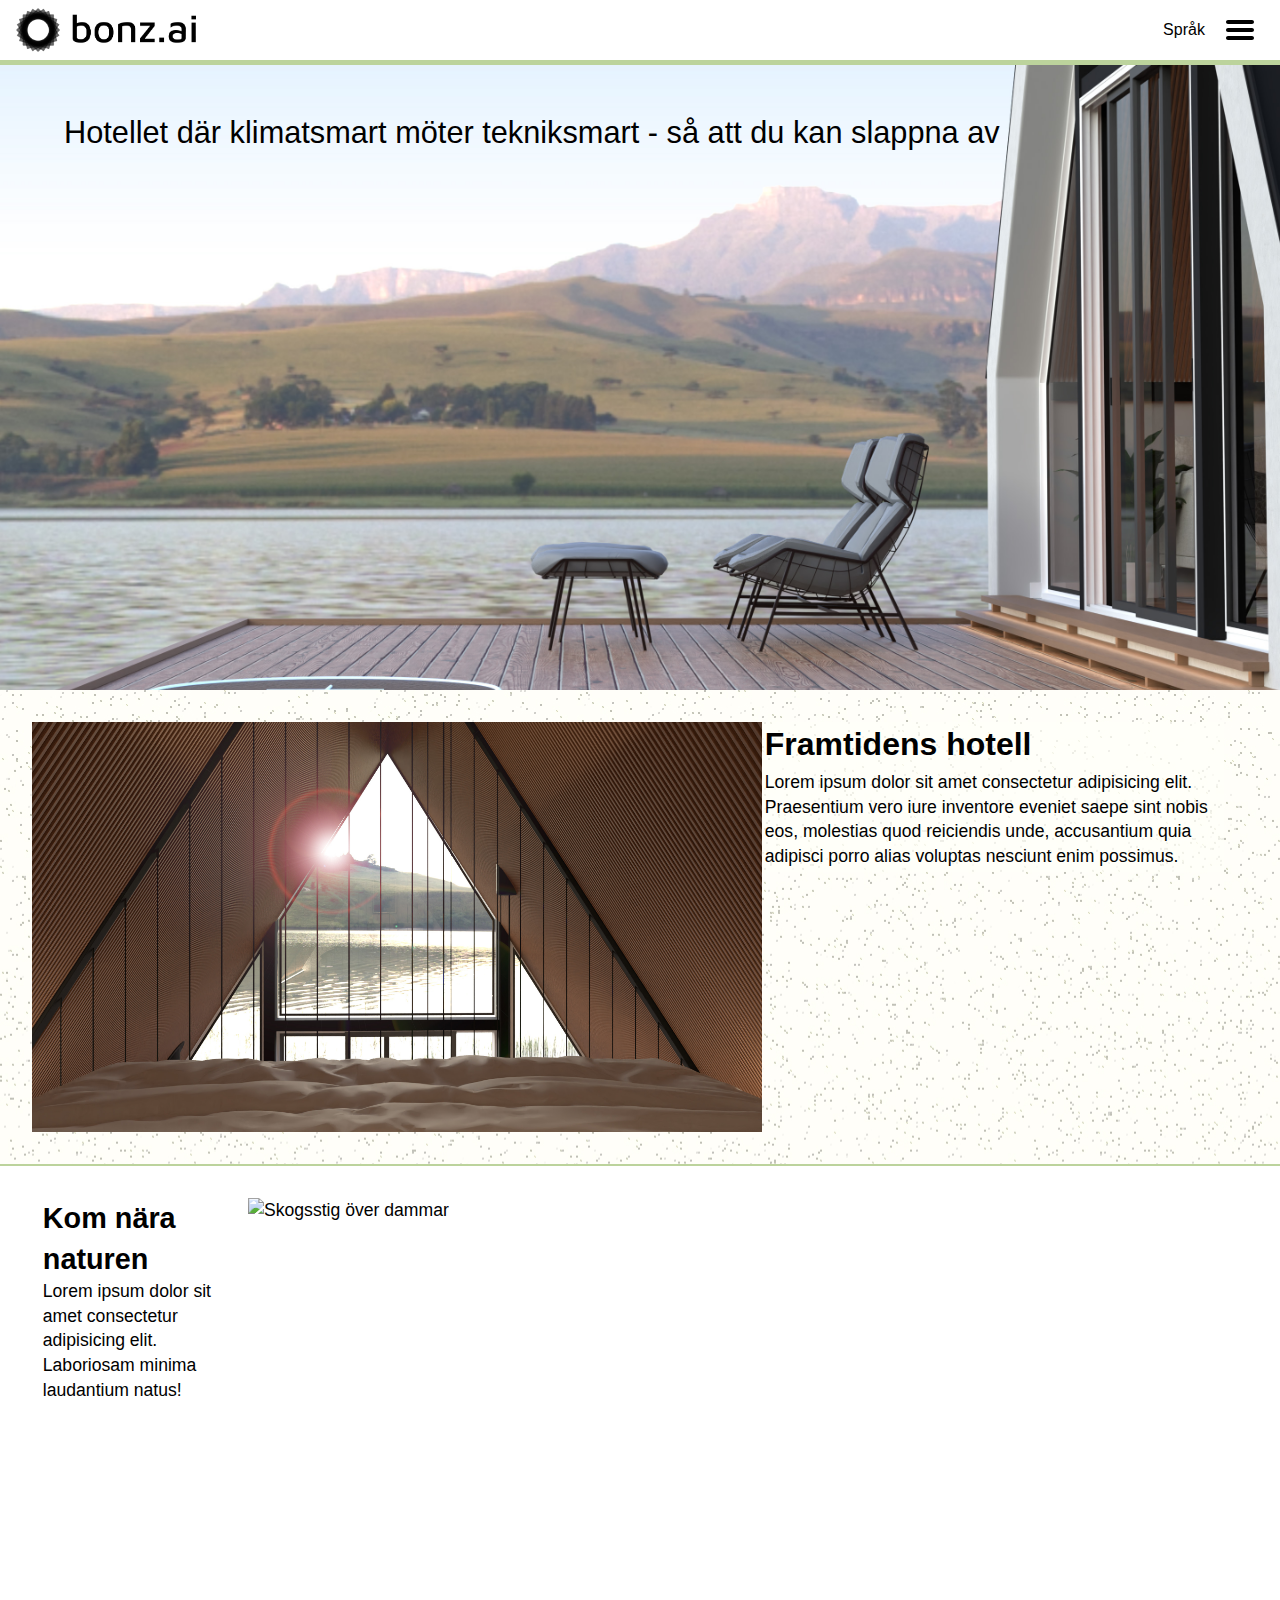
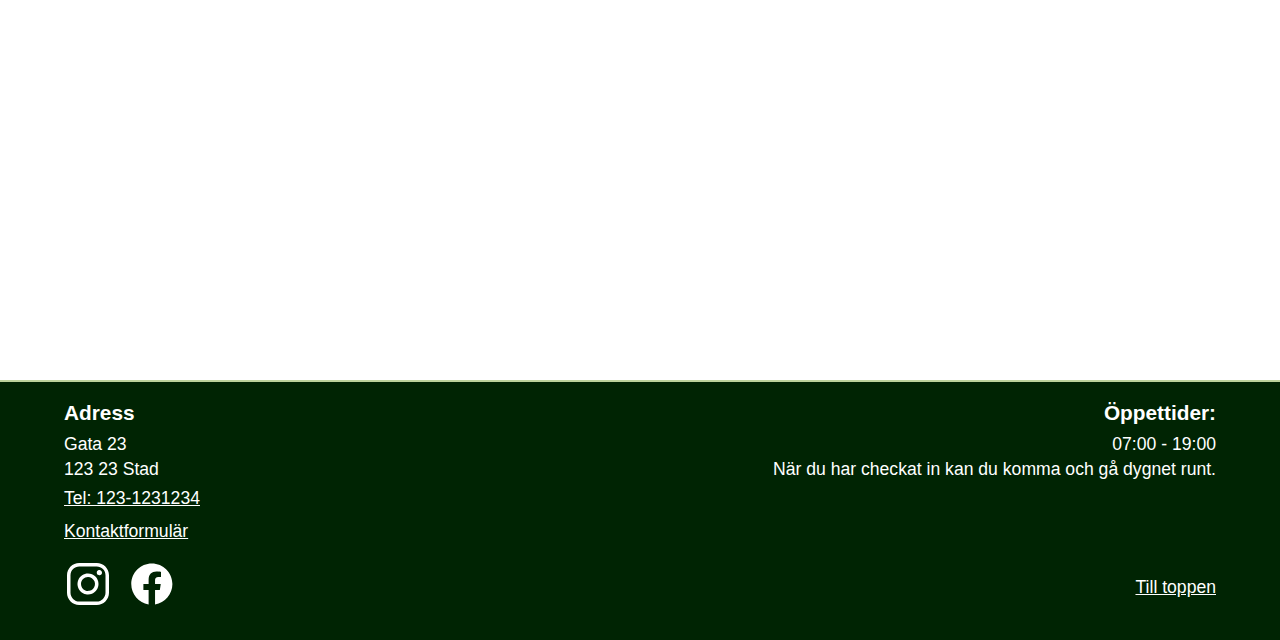
==== commit daf17f0e: "some images now responsive" ====
--- a/index.html
+++ b/index.html
@@ -122,7 +122,12 @@
         <figure class="main__picture-container">
           <img
             class="img--mw main__picture-container__img"
-            src="images/saiho-ji_2_1920x1440.jpg"
+            srcset="
+              images/saiho-ji_bridge_576x432.png    576w,
+              images/saiho-ji_bridge_1920x1440.png 1920w
+            "
+            src="images/saiho-ji_bridge_1920x1440.png"
+            sizes="(max-width: 576px) 576px, 1920w"
             alt="Skogsstig över dammar"
             width="1920"
             height="1440"
--- a/style.css
+++ b/style.css
@@ -56,9 +56,10 @@
   line-height: 1.4;
   min-height: 100vh;
   width: 100%;
-  display: grid;
-  /* TODO: ställ in detta när footer-innehållet är klart */
-  grid-template-rows: 60px 1fr auto;
+  display: flex;
+  flex-flow: column nowrap;
+  justify-content: space-between;
+  align-items: center;
 }
 
 a:hover {
@@ -125,6 +126,7 @@
   top: 0;
   z-index: 1;
   height: 60px;
+  width: 100%;
   background: white;
   outline: 5px solid var(--LIGHT-GREEN);
   display: flex;
@@ -225,12 +227,17 @@
 }
 
 .main__section--pic-left {
-  background: fixed repeat-y url(images/speckeled_576x576.jpg);
+  background: local repeat-y url(images/speckeled_576x576.jpg);
 }
 
 .main__section--pic-left :is(.main__section__header, .main__section__text) {
   background-color: var(--WARM-WHITE-TRANS);
   padding: 0 0.2rem 0.2rem;
+}
+
+.main__picture-container {
+  margin: 0 auto;
+  max-width: 1000px;
 }
 
 /* LANDING */
@@ -263,13 +270,15 @@
 /* ABOUT */
 
 .caption-header-about {
-  padding: 0.2rem 0.5rem;
+  padding: 0rem 1rem;
   background-color: var(--WARM-WHITE-TRANS);
 }
 
 /* CONTACT */
 
 .contact {
+  width: 100%;
+  flex-grow: 1;
   display: flex;
   flex-direction: column;
   justify-content: space-evenly;
@@ -306,7 +315,8 @@
 
 /* BOOKING */
 
-.booking__section {
+.booking__section,
+.booking__aside {
   margin: 1.5rem 5% 1rem;
 }
 
@@ -346,16 +356,6 @@
   gap: 0.8rem;
 }
 
-/* ROOMS */
-
-.rooms {
-  margin: 1rem 5%;
-}
-
-.rooms__heading {
-  margin: 0.5rem;
-}
-
 .general_amenities {
   margin: 0.5rem 0 1rem;
   display: grid;
@@ -363,50 +363,42 @@
   grid-auto-columns: auto;
   list-style-position: inside;
 }
+
+/* ROOMS */
 
 .room {
   padding: 1rem;
   margin-bottom: 1rem;
   border-radius: 5px;
   box-shadow: -1px 1px 4px grey;
-  display: grid;
-  grid-template-columns: 2fr 1fr;
-  grid-template-rows: repeat(auto);
-  grid-template-areas:
-    "pic pic"
-    "inf inf"
-    "btn btn"
-    "usp usp"
-    "esp esp";
-  gap: 1rem 0.4rem;
-}
-
-.room__figure {
-  grid-area: pic;
-}
-
-.room__text {
-  grid-area: inf;
-}
-
-.room__amenities {
-  grid-area: usp;
+  display: flex;
+  flex-flow: column nowrap;
+  gap: 1rem;
+}
+
+.room__info {
+  display: flex;
+  flex-flow: column nowrap;
+  gap: 1rem;
+}
+
+.room__info__text__header {
+  text-wrap: balance;
+}
+
+.room__info__amenities {
   display: grid;
   grid-template-columns: 1fr 1fr;
   grid-auto-columns: auto;
   list-style-position: inside;
 }
 
-.room__amenities--more {
-  grid-area: esp;
+.room__info__amenities--more {
   list-style-position: inside;
 }
 
-.room__booking-button {
-  grid-area: btn;
-}
-
-.room__amenities__header {
+.room__info__amenities__header {
+  margin-top: 0.5rem;
   list-style-type: none;
   font-weight: bold;
 }
@@ -544,8 +536,6 @@
 
   .main__section {
     padding: 2rem;
-    /* padding-top: 3rem;
-    padding-bottom: 3rem; */
   }
 
   .main__section__header {
@@ -575,6 +565,26 @@
       "hea pic"
       "tex pic"
       ". pic";
+  }
+
+  .main__section--pic-left :is(.main__section__header, .main__section__text) {
+    margin-left: 0;
+  }
+
+  /* BOOKING */
+
+  .room {
+    display: grid;
+    grid-template-columns: 1fr 1fr;
+    gap: 3rem;
+  }
+
+  .room__figure {
+    grid-column: 1 / 2;
+  }
+
+  .room__info {
+    grid-column: 2 / 3;
   }
 
   /* CONTACT */
@@ -637,6 +647,17 @@
 
 @media only screen and (min-device-width: 577px) {
   .main__section--pic-left {
-    background: fixed repeat url(images/speckeled_1920x1080.jpg);
-  }
-}
+    background: local repeat url(images/speckeled_1920x1080.jpg);
+  }
+}
+
+@media only screen and (min-device-width: 1921px) {
+  .body {
+    background: local url(images/japanska-hexagoner_beige-white.svg);
+  }
+
+  .main {
+    max-width: 1920px;
+    background-color: white;
+  }
+}
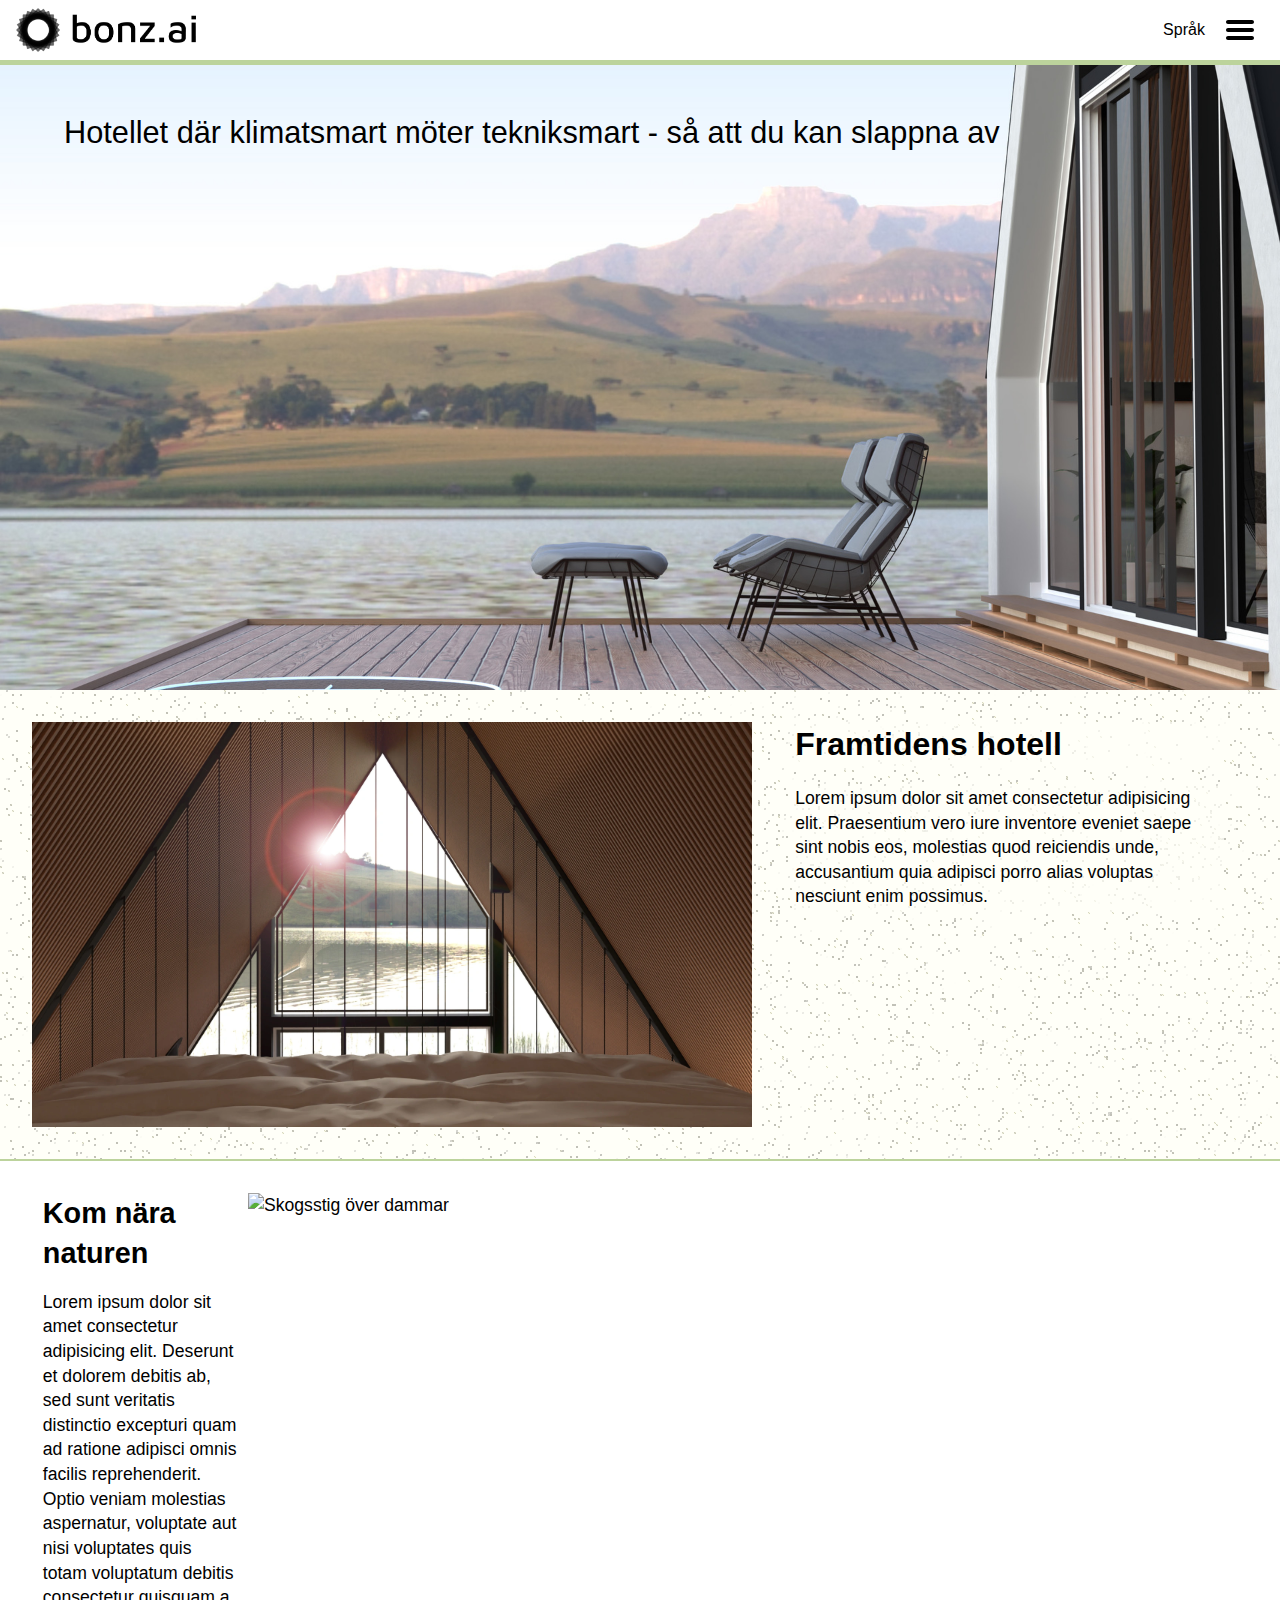
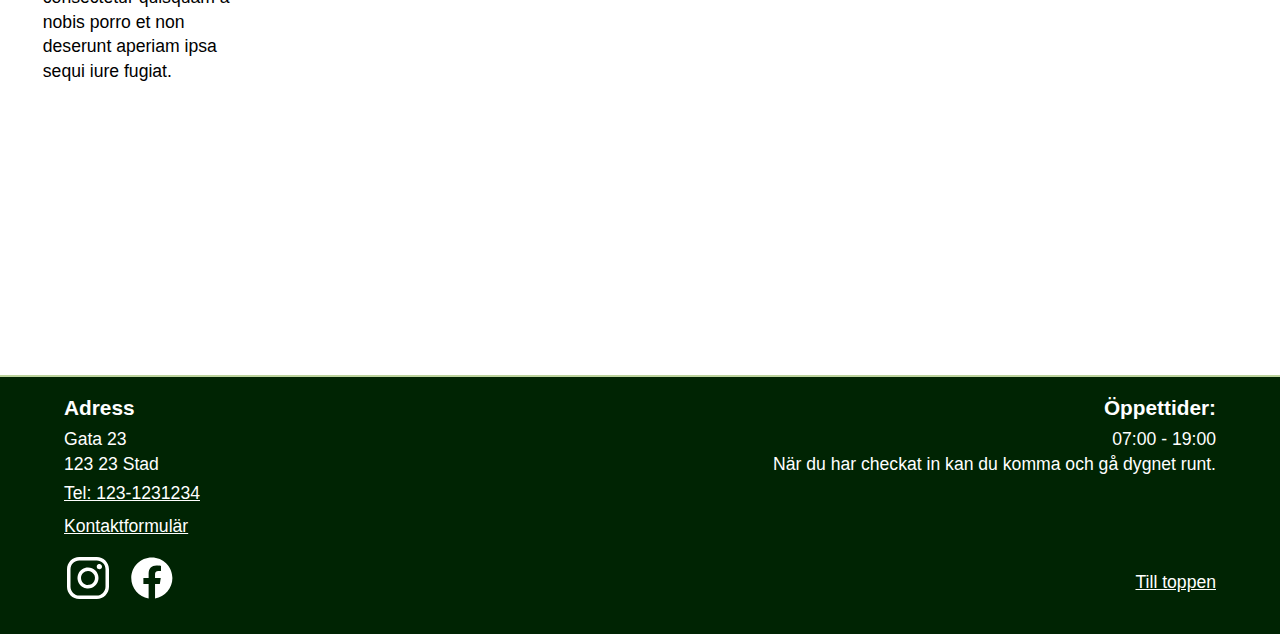
==== commit c40bb63c: "update image formats and fixes for validation" ====
--- a/index.html
+++ b/index.html
@@ -25,7 +25,7 @@
           <!-- Höjd och bredd anges i html enligt best practice för bilder (mdn, w3schools) för att undvika cumulative layout shift -->
           <img
             class="img--mh"
-            src="images/logo/bonz.ai-logo-black-landscape-1162x280.png"
+            src="images/logo/bonz.ai-logo-black-landscape-1162x280.avif"
             alt="bonz.ai logo"
             width="1164"
             height="280"
@@ -34,6 +34,7 @@
       </figure>
       <div class="lr-container">
         <!-- Button-element får inte innehålla nav, därav div -->
+        <!-- Språk-knappen inte funktionell, men den borde verkligen finnas -->
         <div class="header__button header__button--lang" tabindex="0">
           Språk
           <nav class="header__nav header__nav__lang">
@@ -87,10 +88,16 @@
       <figure class="hero">
         <img
           class="hero__img"
-          src="images/photos-2880x1620/09-day.jpg"
+          srcset="
+            images/09-day_576x324.avif    576w,
+            images/09-day_1920x1080.avif 1920w,
+            images/09-day_2880x1620.avif 2880w
+          "
+          src="images/09-day_1920x1080.avif"
+          sizes="(max-width: 576px) 576px, 1920px"
           alt="Bergsvy med sjö i förgrunden"
-          width="2880"
-          height="1620"
+          width="1920"
+          height="1080"
         />
         <figcaption class="hero__caption--on-picture">
           Hotellet där klimatsmart <span class="nowrap">möter tekniksmart</span>
@@ -103,10 +110,16 @@
         <figure class="main__picture-container">
           <img
             class="img--mw main__picture-container__img"
-            src="images/photos-2880x1620/03-day.jpg"
+            srcset="
+              images/03-day_576x324.webp    576w,
+              images/03-day_1920x1080.webp 1920w,
+              images/03-day_2880x1620.avif 2880w
+            "
+            src="images/03-day_1920x1080.webp"
+            sizes="(max-width: 576px) 576px, 1920px"
             alt="utsikt från rummet"
-            width="2280"
-            height="1620"
+            width="1920"
+            height="1080"
           />
         </figure>
         <p class="main__section__text">
@@ -123,11 +136,12 @@
           <img
             class="img--mw main__picture-container__img"
             srcset="
-              images/saiho-ji_bridge_576x432.png    576w,
-              images/saiho-ji_bridge_1920x1440.png 1920w
+              images/saihoji-bridge_576x432.avif    576w,
+              images/saihoji-bridge_1920x1440.avif 1920w,
+              images/saihoji-bridge_3840x2880.avif 3840w
             "
-            src="images/saiho-ji_bridge_1920x1440.png"
-            sizes="(max-width: 576px) 576px, 1920w"
+            src="images/saihoji-bridge_1920x1440.avif"
+            sizes="(max-width: 576px) 576px, 1920px"
             alt="Skogsstig över dammar"
             width="1920"
             height="1440"
@@ -135,8 +149,12 @@
           />
         </figure>
         <p class="main__section__text">
-          Lorem ipsum dolor sit amet consectetur adipisicing elit. Laboriosam
-          minima laudantium natus!
+          Lorem ipsum dolor sit amet consectetur adipisicing elit. Deserunt et
+          dolorem debitis ab, sed sunt veritatis distinctio excepturi quam ad
+          ratione adipisci omnis facilis reprehenderit. Optio veniam molestias
+          aspernatur, voluptate aut nisi voluptates quis totam voluptatum
+          debitis consectetur quisquam a nobis porro et non deserunt aperiam
+          ipsa sequi iure fugiat.
         </p>
       </section>
     </main>
--- a/style.css
+++ b/style.css
@@ -113,7 +113,6 @@
   --DARK-BLUE: #14264d;
   --LIGHT-GREEN: #bcd39c;
   --LIGTH-BLUE: #0c8ce9;
-  --LOGO-TURQUOISE: #55eabe;
   --WARM-WHITE: #fffff8;
   --WARM-WHITE-TRANS: #fffff8b7;
 }
@@ -227,7 +226,7 @@
 }
 
 .main__section--pic-left {
-  background: local repeat-y url(images/speckeled_576x576.jpg);
+  background: repeat-y url(images/speckeled_576x576.webp);
 }
 
 .main__section--pic-left :is(.main__section__header, .main__section__text) {
@@ -258,7 +257,7 @@
   position: absolute;
   top: 12%;
   left: 5%;
-  margin-right: 10%;
+  margin-right: 15%;
   font-size: clamp(1.5rem, 2.4vw, 2rem);
   line-height: 1.6;
 }
@@ -511,11 +510,11 @@
   }
 
   80% {
-    transform: scale(105%, 120%);
+    transform: scale(1.05, 1.2);
   }
 
   100% {
-    transform: scale(100%);
+    transform: scale(1);
   }
 }
 
@@ -551,6 +550,8 @@
   .main__section--pic-left {
     display: grid;
     grid-template-columns: 3fr 2fr;
+    row-gap: 1rem;
+    column-gap: 1rem;
 
     grid-template-areas:
       "pic hea"
@@ -560,15 +561,12 @@
 
   .main__section--pic-right {
     display: grid;
+    row-gap: 1rem;
 
     grid-template-areas:
       "hea pic"
       "tex pic"
       ". pic";
-  }
-
-  .main__section--pic-left :is(.main__section__header, .main__section__text) {
-    margin-left: 0;
   }
 
   /* BOOKING */
@@ -645,15 +643,16 @@
   }
 }
 
-@media only screen and (min-device-width: 577px) {
+@media only screen and (min-width: 577px) {
   .main__section--pic-left {
-    background: local repeat url(images/speckeled_1920x1080.jpg);
-  }
-}
-
-@media only screen and (min-device-width: 1921px) {
+    background: url(images/speckeled-pattern_1920x1080.webp) repeat;
+  }
+}
+
+@media only screen and (min-width: 1921px) and (min-resolution: 2dppx),
+  only screen and (min-width: 1921px) and (-webkit-min-device-pixel-ratio: 2) {
   .body {
-    background: local url(images/japanska-hexagoner_beige-white.svg);
+    background: url(images/japanska-hexagoner_beige-white.svg);
   }
 
   .main {
